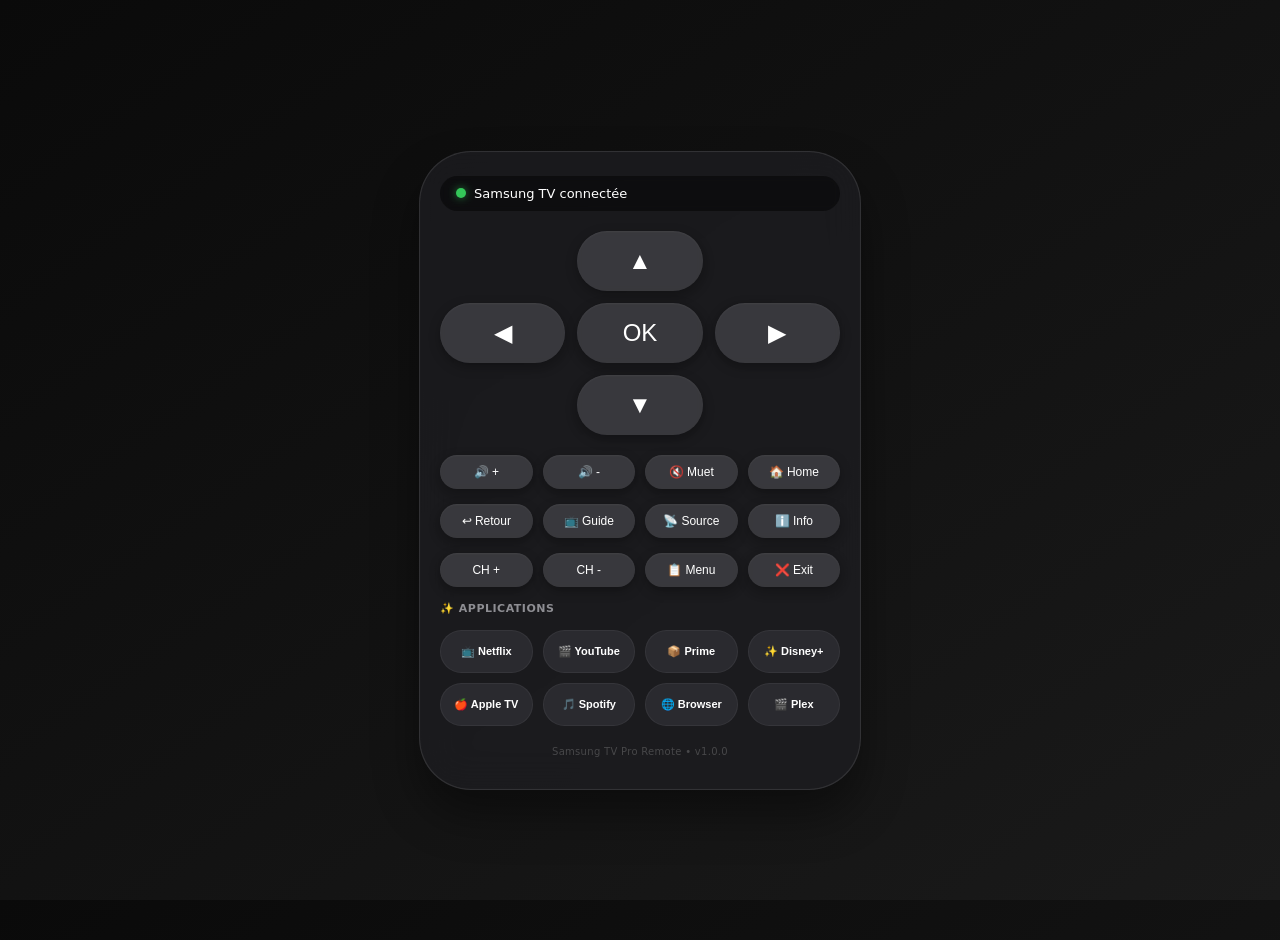
==== frontend/index.html @ 93fb150c "feat: structure professionnelle du projet Samsung TV Remote" ====
<!DOCTYPE html>
<html lang="fr">
<head>
    <meta charset="UTF-8">
    <meta name="viewport" content="width=device-width, initial-scale=1.0, user-scalable=no, viewport-fit=cover">
    <meta name="theme-color" content="#000000">
    <title>Samsung TV Remote Pro</title>
    <link rel="stylesheet" href="css/style.css">
</head>
<body>

<div class="remote">
    <!-- Status Bar -->
    <div class="status">
        <div class="tv-info">
            <div class="led"></div>
            <span>Samsung TV connectée</span>
        </div>
    </div>

    <!-- Navigation D-Pad -->
    <div class="dpad">
        <div></div>
        <button class="btn" data-key="KEY_UP" title="Naviguer vers le haut">▲</button>
        <div></div>
        <button class="btn" data-key="KEY_LEFT" title="Naviguer vers la gauche">◀</button>
        <button class="btn" data-key="KEY_ENTER" title="Valider la sélection">OK</button>
        <button class="btn" data-key="KEY_RIGHT" title="Naviguer vers la droite">▶</button>
        <div></div>
        <button class="btn" data-key="KEY_DOWN" title="Naviguer vers le bas">▼</button>
        <div></div>
    </div>

    <!-- Control Row 1: Volume & Navigation -->
    <div class="row">
        <button class="btn btn-sm" data-key="KEY_VOLUP" title="Augmenter le volume">🔊 +</button>
        <button class="btn btn-sm" data-key="KEY_VOLDOWN" title="Diminuer le volume">🔊 -</button>
        <button class="btn btn-sm" data-key="KEY_MUTE" title="Couper le son">🔇 Muet</button>
        <button class="btn btn-sm" data-key="KEY_HOME" title="Aller à l'accueil">🏠 Home</button>
    </div>

    <!-- Control Row 2: Menu & Info -->
    <div class="row">
        <button class="btn btn-sm" data-key="KEY_RETURN" title="Retour arrière">↩ Retour</button>
        <button class="btn btn-sm" data-key="KEY_GUIDE" title="Guide EPG">📺 Guide</button>
        <button class="btn btn-sm" data-key="KEY_SOURCE" title="Sélecteur de source">📡 Source</button>
        <button class="btn btn-sm" data-key="KEY_INFO" title="Informations">ℹ️ Info</button>
    </div>

    <!-- Chaînes -->
    <div class="row">
        <button class="btn btn-sm" data-key="KEY_CHUP" title="Chaîne suivante">CH +</button>
        <button class="btn btn-sm" data-key="KEY_CHDOWN" title="Chaîne précédente">CH -</button>
        <button class="btn btn-sm" data-key="KEY_MENU" title="Afficher le menu">📋 Menu</button>
        <button class="btn btn-sm" data-key="KEY_EXIT" title="Quitter l'application">❌ Exit</button>
    </div>

    <!-- Applications Section -->
    <h3>✨ APPLICATIONS</h3>
    <div class="apps-grid">
        <button class="app-btn" data-app="NETFLIX" title="Lancer Netflix">📺 Netflix</button>
        <button class="app-btn" data-app="YOUTUBE" title="Lancer YouTube">🎬 YouTube</button>
        <button class="app-btn" data-app="PRIME_VIDEO" title="Lancer Prime Video">📦 Prime</button>
        <button class="app-btn" data-app="DISNEY_PLUS" title="Lancer Disney+">✨ Disney+</button>
        <button class="app-btn" data-app="APPLE_TV" title="Lancer Apple TV">🍎 Apple TV</button>
        <button class="app-btn" data-app="SPOTIFY" title="Lancer Spotify">🎵 Spotify</button>
        <button class="app-btn" data-app="BROWSER" title="Ouvrir le navigateur">🌐 Browser</button>
        <button class="app-btn" data-app="PLEX" title="Lancer Plex">🎬 Plex</button>
    </div>

    <!-- Footer -->
    <div class="footer">
        Samsung TV Pro Remote • v1.0.0
    </div>
</div>

<!-- Scripts -->
<script src="js/app.js"></script>

</body>
</html>
---- frontend/css/style.css ----
/* Samsung TV Remote Pro - Styles */

* {
    user-select: none;
    -webkit-tap-highlight-color: transparent;
}

html, body {
    margin: 0;
    padding: 0;
    height: 100%;
}

body {
    min-height: 100vh;
    background: linear-gradient(145deg, #0a0a0a 0%, #1a1a1a 100%);
    font-family: -apple-system, 'SF Pro Display', system-ui, Helvetica, Arial, sans-serif;
    display: flex;
    justify-content: center;
    align-items: center;
    padding: 20px;
}

/* Remote Container */
.remote {
    max-width: 400px;
    width: 100%;
    background: rgba(30, 30, 35, 0.7);
    backdrop-filter: blur(20px);
    border-radius: 52px;
    padding: 24px 20px 32px;
    box-shadow: 0 25px 45px rgba(0, 0, 0, 0.4),
                0 0 1px rgba(255, 255, 255, 0.1) inset;
    border: 1px solid rgba(255, 255, 255, 0.1);
}

/* Status Bar */
.status {
    background: rgba(0, 0, 0, 0.5);
    border-radius: 30px;
    padding: 10px 16px;
    margin-bottom: 20px;
    display: flex;
    justify-content: space-between;
    align-items: center;
    font-size: 13px;
    font-weight: 500;
    backdrop-filter: blur(5px);
}

.tv-info {
    display: flex;
    align-items: center;
    gap: 8px;
    color: #fff;
}

.led {
    width: 10px;
    height: 10px;
    border-radius: 50%;
    background: #34c759;
    box-shadow: 0 0 8px rgba(52, 199, 89, 0.6);
    animation: pulse 2s infinite;
}

@keyframes pulse {
    0%, 100% { opacity: 1; }
    50% { opacity: 0.5; }
}

/* D-Pad Navigation */
.dpad {
    display: grid;
    grid-template-columns: repeat(3, 1fr);
    gap: 12px;
    margin-bottom: 20px;
}

/* Buttons */
.btn {
    background: rgba(60, 60, 65, 0.9);
    border: none;
    color: white;
    font-size: 24px;
    padding: 16px;
    border-radius: 60px;
    cursor: pointer;
    transition: all 0.05s linear;
    backdrop-filter: blur(5px);
    box-shadow: 0 4px 12px rgba(0, 0, 0, 0.3),
                0 1px 2px rgba(255, 255, 255, 0.05) inset;
    font-weight: 500;
    outline: none;
}

.btn:active {
    transform: scale(0.94);
    background: rgba(58, 110, 165, 0.9);
    box-shadow: 0 2px 8px rgba(0, 0, 0, 0.4),
                0 0 0 3px rgba(58, 110, 165, 0.3);
}

.btn:hover {
    background: rgba(70, 70, 75, 0.95);
}

.btn-sm {
    font-size: 12px;
    padding: 10px;
    border-radius: 50px;
}

/* Grid Layouts */
.row {
    display: grid;
    grid-template-columns: repeat(4, 1fr);
    gap: 10px;
    margin-bottom: 15px;
}

.apps-grid {
    display: grid;
    grid-template-columns: repeat(4, 1fr);
    gap: 10px;
    margin: 15px 0;
}

/* App Buttons */
.app-btn {
    background: rgba(45, 45, 50, 0.9);
    border: 1px solid rgba(255, 255, 255, 0.05);
    color: #fff;
    font-size: 11px;
    font-weight: 600;
    padding: 14px 8px;
    border-radius: 40px;
    cursor: pointer;
    transition: all 0.05s linear;
    text-align: center;
}

.app-btn:active {
    transform: scale(0.92);
    background: rgba(58, 110, 165, 0.95);
}

.app-btn:hover {
    background: rgba(55, 55, 60, 0.95);
    border-color: rgba(255, 255, 255, 0.1);
}

/* Typography */
h3 {
    color: #8e8e93;
    font-size: 11px;
    letter-spacing: 0.5px;
    margin: 15px 0 8px 0;
    font-weight: 600;
    text-transform: uppercase;
}

/* Footer */
.footer {
    text-align: center;
    margin-top: 20px;
    color: #48484a;
    font-size: 10px;
    font-weight: 500;
    letter-spacing: 0.3px;
}

/* Responsive Design */
@media (max-width: 480px) {
    .remote {
        max-width: 100%;
        border-radius: 40px;
        padding: 20px 16px 24px;
    }

    .btn {
        font-size: 20px;
        padding: 14px;
    }

    .btn-sm {
        font-size: 11px;
        padding: 9px;
    }

    .app-btn {
        font-size: 10px;
        padding: 12px 6px;
    }
}

/* Loading State */
.loading {
    opacity: 0.5;
    pointer-events: none;
}

/* Error State */
.error {
    background: rgba(255, 59, 48, 0.1);
    border-color: rgba(255, 59, 48, 0.3);
    color: #ff3b30;
}

/* Success Animation */
@keyframes success {
    0% { transform: scale(1); }
    50% { transform: scale(1.1); }
    100% { transform: scale(1); }
}

.btn:active::after {
    content: '';
    position: absolute;
    width: 100%;
    height: 100%;
    border-radius: 60px;
    box-shadow: 0 0 0 10px rgba(58, 110, 165, 0.2);
    animation: ripple 0.6s;
}

@keyframes ripple {
    0% {
        box-shadow: 0 0 0 0 rgba(58, 110, 165, 0.4);
    }
    100% {
        box-shadow: 0 0 0 20px rgba(58, 110, 165, 0);
    }
}
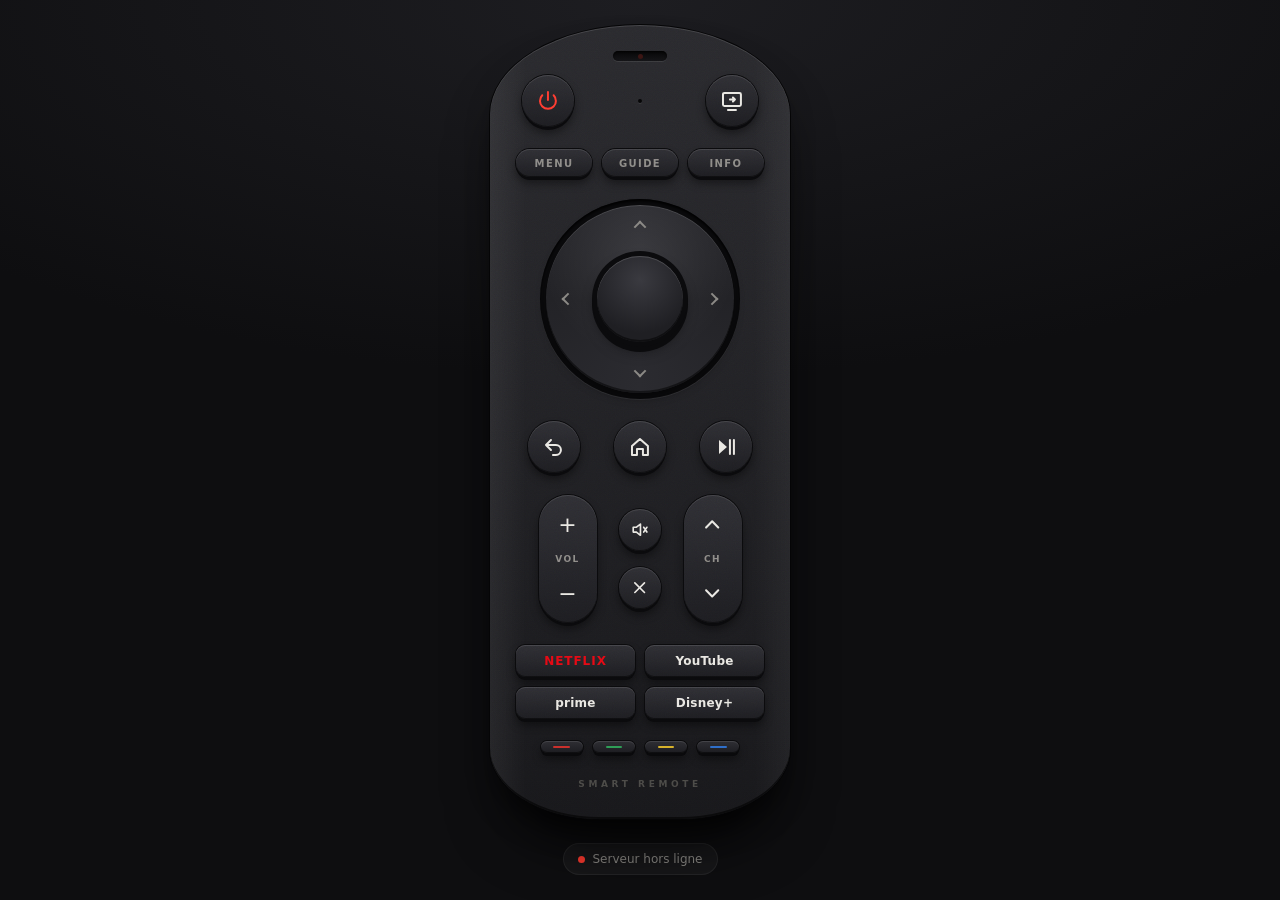
==== commit 14d93904: "fix: connexion TV fiable, refonte design réaliste et déploiement Docker Corrections - Attendre ms.ch" ====
--- a/frontend/index.html
+++ b/frontend/index.html
@@ -1,81 +1,119 @@
 <!DOCTYPE html>
 <html lang="fr">
 <head>
-    <meta charset="UTF-8">
-    <meta name="viewport" content="width=device-width, initial-scale=1.0, user-scalable=no, viewport-fit=cover">
-    <meta name="theme-color" content="#000000">
-    <title>Samsung TV Remote Pro</title>
-    <link rel="stylesheet" href="css/style.css">
+  <meta charset="UTF-8">
+  <meta name="viewport" content="width=device-width, initial-scale=1, maximum-scale=1, user-scalable=no, viewport-fit=cover">
+  <meta name="theme-color" content="#0e0e10">
+  <meta name="apple-mobile-web-app-capable" content="yes">
+  <meta name="mobile-web-app-capable" content="yes">
+  <meta name="apple-mobile-web-app-status-bar-style" content="black-translucent">
+  <meta name="apple-mobile-web-app-title" content="Remote">
+  <title>TV Remote</title>
+  <link rel="stylesheet" href="css/style.css">
 </head>
 <body>
 
-<div class="remote">
-    <!-- Status Bar -->
-    <div class="status">
-        <div class="tv-info">
-            <div class="led"></div>
-            <span>Samsung TV connectée</span>
-        </div>
+<main class="remote" aria-label="Télécommande TV">
+
+  <!-- Tête : LED, power, source -->
+  <div class="head">
+    <span class="ir" aria-hidden="true"><span class="led" id="led"></span></span>
+    <div class="head-row">
+      <button class="key round power" data-key="KEY_POWER" aria-label="Marche / arrêt">
+        <svg viewBox="0 0 24 24"><path d="M12 3v8M6.3 6.3a8 8 0 1 0 11.4 0"/></svg>
+      </button>
+      <span class="mic" aria-hidden="true"></span>
+      <button class="key round" data-key="KEY_SOURCE" aria-label="Source">
+        <svg viewBox="0 0 24 24"><rect x="3" y="4" width="18" height="13" rx="1.5"/><path d="M8 21h8M10 10.5h5m-2-2l2 2-2 2"/></svg>
+      </button>
+    </div>
+  </div>
+
+  <!-- Raccourcis -->
+  <div class="row trio">
+    <button class="key pill" data-key="KEY_MENU">MENU</button>
+    <button class="key pill" data-key="KEY_GUIDE">GUIDE</button>
+    <button class="key pill" data-key="KEY_INFO">INFO</button>
+  </div>
+
+  <!-- Anneau directionnel -->
+  <div class="dpad">
+    <div class="ring">
+      <button class="arc up" data-key="KEY_UP" data-repeat aria-label="Haut"><i></i></button>
+      <button class="arc right" data-key="KEY_RIGHT" data-repeat aria-label="Droite"><i></i></button>
+      <button class="arc down" data-key="KEY_DOWN" data-repeat aria-label="Bas"><i></i></button>
+      <button class="arc left" data-key="KEY_LEFT" data-repeat aria-label="Gauche"><i></i></button>
+    </div>
+    <button class="ok" data-key="KEY_ENTER" aria-label="OK"></button>
+  </div>
+
+  <!-- Retour / Accueil / Lecture -->
+  <div class="row trio">
+    <button class="key round" data-key="KEY_RETURN" aria-label="Retour">
+      <svg viewBox="0 0 24 24"><path d="M9 5L4 10l5 5M4 10h10a5 5 0 0 1 0 10h-3"/></svg>
+    </button>
+    <button class="key round home" data-key="KEY_HOME" aria-label="Accueil">
+      <svg viewBox="0 0 24 24"><path d="M4 11l8-7 8 7v9h-5v-6H9v6H4z"/></svg>
+    </button>
+    <button class="key round" data-key="KEY_PLAY" aria-label="Lecture / pause">
+      <svg viewBox="0 0 24 24"><path d="M5 5l8 7-8 7z" class="fill"/><path d="M16 5v14M20 5v14"/></svg>
+    </button>
+  </div>
+
+  <!-- Basculeurs VOL / CH -->
+  <div class="rockers">
+    <div class="rocker">
+      <button data-key="KEY_VOLUP" data-repeat aria-label="Volume +">+</button>
+      <span>VOL</span>
+      <button data-key="KEY_VOLDOWN" data-repeat aria-label="Volume -">−</button>
     </div>
 
-    <!-- Navigation D-Pad -->
-    <div class="dpad">
-        <div></div>
-        <button class="btn" data-key="KEY_UP" title="Naviguer vers le haut">▲</button>
-        <div></div>
-        <button class="btn" data-key="KEY_LEFT" title="Naviguer vers la gauche">◀</button>
-        <button class="btn" data-key="KEY_ENTER" title="Valider la sélection">OK</button>
-        <button class="btn" data-key="KEY_RIGHT" title="Naviguer vers la droite">▶</button>
-        <div></div>
-        <button class="btn" data-key="KEY_DOWN" title="Naviguer vers le bas">▼</button>
-        <div></div>
+    <div class="mid">
+      <button class="key round sm" data-key="KEY_MUTE" aria-label="Muet">
+        <svg viewBox="0 0 24 24"><path d="M4 9h4l5-4v14l-5-4H4z"/><path d="M17 9l4 6m0-6l-4 6"/></svg>
+      </button>
+      <button class="key round sm" data-key="KEY_EXIT" aria-label="Quitter">
+        <svg viewBox="0 0 24 24"><path d="M6 6l12 12M18 6L6 18"/></svg>
+      </button>
     </div>
 
-    <!-- Control Row 1: Volume & Navigation -->
-    <div class="row">
-        <button class="btn btn-sm" data-key="KEY_VOLUP" title="Augmenter le volume">🔊 +</button>
-        <button class="btn btn-sm" data-key="KEY_VOLDOWN" title="Diminuer le volume">🔊 -</button>
-        <button class="btn btn-sm" data-key="KEY_MUTE" title="Couper le son">🔇 Muet</button>
-        <button class="btn btn-sm" data-key="KEY_HOME" title="Aller à l'accueil">🏠 Home</button>
+    <div class="rocker">
+      <button data-key="KEY_CHUP" data-repeat aria-label="Chaîne +">
+        <svg viewBox="0 0 24 24"><path d="M6 15l6-6 6 6"/></svg>
+      </button>
+      <span>CH</span>
+      <button data-key="KEY_CHDOWN" data-repeat aria-label="Chaîne -">
+        <svg viewBox="0 0 24 24"><path d="M6 9l6 6 6-6"/></svg>
+      </button>
     </div>
+  </div>
 
-    <!-- Control Row 2: Menu & Info -->
-    <div class="row">
-        <button class="btn btn-sm" data-key="KEY_RETURN" title="Retour arrière">↩ Retour</button>
-        <button class="btn btn-sm" data-key="KEY_GUIDE" title="Guide EPG">📺 Guide</button>
-        <button class="btn btn-sm" data-key="KEY_SOURCE" title="Sélecteur de source">📡 Source</button>
-        <button class="btn btn-sm" data-key="KEY_INFO" title="Informations">ℹ️ Info</button>
-    </div>
+  <!-- Touches d'applications -->
+  <div class="apps">
+    <button class="app" data-app="NETFLIX">NETFLIX</button>
+    <button class="app" data-app="YOUTUBE">YouTube</button>
+    <button class="app" data-app="PRIME_VIDEO">prime</button>
+    <button class="app" data-app="DISNEY_PLUS">Disney+</button>
+  </div>
 
-    <!-- Chaînes -->
-    <div class="row">
-        <button class="btn btn-sm" data-key="KEY_CHUP" title="Chaîne suivante">CH +</button>
-        <button class="btn btn-sm" data-key="KEY_CHDOWN" title="Chaîne précédente">CH -</button>
-        <button class="btn btn-sm" data-key="KEY_MENU" title="Afficher le menu">📋 Menu</button>
-        <button class="btn btn-sm" data-key="KEY_EXIT" title="Quitter l'application">❌ Exit</button>
-    </div>
+  <!-- Touches couleur -->
+  <div class="colors">
+    <button data-key="KEY_RED" class="c-red" aria-label="Rouge"></button>
+    <button data-key="KEY_GREEN" class="c-green" aria-label="Vert"></button>
+    <button data-key="KEY_YELLOW" class="c-yellow" aria-label="Jaune"></button>
+    <button data-key="KEY_CYAN" class="c-blue" aria-label="Bleu"></button>
+  </div>
 
-    <!-- Applications Section -->
-    <h3>✨ APPLICATIONS</h3>
-    <div class="apps-grid">
-        <button class="app-btn" data-app="NETFLIX" title="Lancer Netflix">📺 Netflix</button>
-        <button class="app-btn" data-app="YOUTUBE" title="Lancer YouTube">🎬 YouTube</button>
-        <button class="app-btn" data-app="PRIME_VIDEO" title="Lancer Prime Video">📦 Prime</button>
-        <button class="app-btn" data-app="DISNEY_PLUS" title="Lancer Disney+">✨ Disney+</button>
-        <button class="app-btn" data-app="APPLE_TV" title="Lancer Apple TV">🍎 Apple TV</button>
-        <button class="app-btn" data-app="SPOTIFY" title="Lancer Spotify">🎵 Spotify</button>
-        <button class="app-btn" data-app="BROWSER" title="Ouvrir le navigateur">🌐 Browser</button>
-        <button class="app-btn" data-app="PLEX" title="Lancer Plex">🎬 Plex</button>
-    </div>
+  <div class="brand">SMART REMOTE</div>
+</main>
 
-    <!-- Footer -->
-    <div class="footer">
-        Samsung TV Pro Remote • v1.0.0
-    </div>
-</div>
+<!-- Statut -->
+<button class="status" id="status" aria-live="polite">
+  <span class="dot"></span><span class="label">Recherche de la TV…</span>
+</button>
 
-<!-- Scripts -->
+<div class="toast" id="toast" role="alert"></div>
+
 <script src="js/app.js"></script>
-
 </body>
 </html>
--- a/frontend/css/style.css
+++ b/frontend/css/style.css
@@ -1,234 +1,299 @@
-/* Samsung TV Remote Pro - Styles */
-
-* {
-    user-select: none;
-    -webkit-tap-highlight-color: transparent;
-}
-
-html, body {
-    margin: 0;
-    padding: 0;
-    height: 100%;
-}
+/* ===========================================================
+   TV Remote — design « objet réel »
+   2 couleurs calmes (graphite, blanc cassé) + 1 accent (rouge LED/power)
+   =========================================================== */
+
+:root {
+  --bg: #0e0e10;
+  --body-1: #2a2a2e;
+  --body-2: #18181b;
+  --key-1: #2f2f34;
+  --key-2: #1d1d21;
+  --ink: #e9e7e2;          /* blanc cassé des sérigraphies */
+  --ink-dim: #8c8a86;
+  --accent: #ff3b30;       /* seule couleur vive */
+  --u: min(1px, calc((100vw - 32px) / 300)); /* unité qui rétrécit sur petits écrans */
+}
+
+* { box-sizing: border-box; -webkit-tap-highlight-color: transparent; user-select: none; -webkit-user-select: none; -webkit-touch-callout: none; }
+
+html, body { margin: 0; height: 100%; }
 
 body {
-    min-height: 100vh;
-    background: linear-gradient(145deg, #0a0a0a 0%, #1a1a1a 100%);
-    font-family: -apple-system, 'SF Pro Display', system-ui, Helvetica, Arial, sans-serif;
-    display: flex;
-    justify-content: center;
-    align-items: center;
-    padding: 20px;
-}
-
-/* Remote Container */
+  min-height: 100dvh;
+  background:
+    radial-gradient(120% 70% at 50% 0%, #1d1d21 0%, var(--bg) 60%),
+    var(--bg);
+  color: var(--ink);
+  font-family: -apple-system, "SF Pro Text", "Inter", system-ui, sans-serif;
+  display: flex;
+  flex-direction: column;
+  align-items: center;
+  justify-content: center;
+  gap: 18px;
+  padding: calc(env(safe-area-inset-top) + 16px) 16px calc(env(safe-area-inset-bottom) + 16px);
+  overscroll-behavior: none;
+  touch-action: manipulation;
+}
+
+button { font: inherit; color: inherit; border: 0; padding: 0; background: none; cursor: pointer; outline: none; }
+svg { width: 46%; height: 46%; fill: none; stroke: currentColor; stroke-width: 2; stroke-linecap: round; stroke-linejoin: round; }
+svg .fill { fill: currentColor; stroke: none; }
+
+/* ---------- Corps de la télécommande ---------- */
 .remote {
-    max-width: 400px;
-    width: 100%;
-    background: rgba(30, 30, 35, 0.7);
-    backdrop-filter: blur(20px);
-    border-radius: 52px;
-    padding: 24px 20px 32px;
-    box-shadow: 0 25px 45px rgba(0, 0, 0, 0.4),
-                0 0 1px rgba(255, 255, 255, 0.1) inset;
-    border: 1px solid rgba(255, 255, 255, 0.1);
-}
-
-/* Status Bar */
+  position: relative;
+  width: calc(300 * var(--u));
+  padding: calc(26 * var(--u)) calc(26 * var(--u)) calc(30 * var(--u));
+  border-radius: calc(150 * var(--u)) calc(150 * var(--u)) calc(110 * var(--u)) calc(110 * var(--u)) / calc(90 * var(--u)) calc(90 * var(--u)) calc(70 * var(--u)) calc(70 * var(--u));
+  background:
+    linear-gradient(90deg, rgba(255,255,255,.05), transparent 12%, transparent 88%, rgba(255,255,255,.04)),
+    linear-gradient(180deg, var(--body-1), var(--body-2));
+  box-shadow:
+    0 1px 0 rgba(255,255,255,.12) inset,
+    0 -2px 0 rgba(0,0,0,.6) inset,
+    0 0 0 1px #050506,
+    0 40px 60px -20px rgba(0,0,0,.8),
+    0 18px 30px -10px rgba(0,0,0,.6);
+  display: flex;
+  flex-direction: column;
+  align-items: center;
+  gap: calc(22 * var(--u));
+}
+
+/* Grain mat */
+.remote::before {
+  content: "";
+  position: absolute;
+  inset: 0;
+  border-radius: inherit;
+  pointer-events: none;
+  opacity: .35;
+  mix-blend-mode: overlay;
+  background-image: url("data:image/svg+xml,%3Csvg xmlns='http://www.w3.org/2000/svg' width='120' height='120'%3E%3Cfilter id='n'%3E%3CfeTurbulence type='fractalNoise' baseFrequency='.9' numOctaves='2' stitchTiles='stitch'/%3E%3C/filter%3E%3Crect width='100%25' height='100%25' filter='url(%23n)' opacity='.5'/%3E%3C/svg%3E");
+}
+
+/* ---------- Tête ---------- */
+.head { width: 100%; display: flex; flex-direction: column; align-items: center; gap: calc(14 * var(--u)); }
+
+.ir {
+  width: calc(54 * var(--u));
+  height: calc(10 * var(--u));
+  border-radius: 99px;
+  background: linear-gradient(180deg, #050506, #141417);
+  box-shadow: 0 1px 0 rgba(255,255,255,.08), 0 1px 2px rgba(0,0,0,.8) inset;
+  display: grid;
+  place-items: center;
+}
+.led {
+  width: calc(5 * var(--u));
+  height: calc(5 * var(--u));
+  border-radius: 50%;
+  background: #3a1513;
+  transition: background .08s, box-shadow .08s;
+}
+.led.flash { background: var(--accent); box-shadow: 0 0 6px 2px rgba(255,59,48,.7); }
+.led.err { background: #ff9f0a; box-shadow: 0 0 6px 2px rgba(255,159,10,.6); }
+
+.head-row { width: 100%; display: flex; align-items: center; justify-content: space-between; padding: 0 calc(6 * var(--u)); }
+.mic { width: calc(4 * var(--u)); height: calc(4 * var(--u)); border-radius: 50%; background: #050506; box-shadow: 0 1px 0 rgba(255,255,255,.08); }
+
+/* ---------- Touches génériques ---------- */
+.key, .rocker, .ok, .app, .colors button {
+  background: linear-gradient(180deg, var(--key-1), var(--key-2));
+  box-shadow:
+    0 1px 0 rgba(255,255,255,.10) inset,
+    0 -1px 0 rgba(0,0,0,.5) inset,
+    0 0 0 1px #0a0a0c,
+    0 3px 0 #0a0a0c,
+    0 6px 10px rgba(0,0,0,.45);
+  transition: transform .06s ease, box-shadow .06s ease, filter .06s;
+}
+.key { display: grid; place-items: center; color: var(--ink); }
+.key.round { width: calc(52 * var(--u)); height: calc(52 * var(--u)); border-radius: 50%; }
+.key.round.sm { width: calc(42 * var(--u)); height: calc(42 * var(--u)); }
+.key.pill {
+  height: calc(28 * var(--u));
+  border-radius: 99px;
+  font-size: calc(10 * var(--u));
+  font-weight: 700;
+  letter-spacing: .14em;
+  color: var(--ink-dim);
+}
+.key.power { color: var(--accent); }
+
+.is-down {
+  transform: translateY(calc(3 * var(--u)));
+  filter: brightness(.9);
+  box-shadow:
+    0 1px 0 rgba(255,255,255,.06) inset,
+    0 2px 4px rgba(0,0,0,.6) inset,
+    0 0 0 1px #0a0a0c,
+    0 0 0 #0a0a0c,
+    0 2px 4px rgba(0,0,0,.4) !important;
+}
+
+.row { width: 100%; display: grid; align-items: center; justify-items: center; }
+.row.trio { grid-template-columns: repeat(3, 1fr); gap: calc(10 * var(--u)); }
+.row.trio .pill { width: 100%; }
+
+/* ---------- Anneau directionnel ---------- */
+.dpad {
+  position: relative;
+  width: calc(200 * var(--u));
+  height: calc(200 * var(--u));
+  border-radius: 50%;
+  /* creux dans lequel l'anneau est posé */
+  background: #0b0b0d;
+  box-shadow: 0 2px 3px rgba(0,0,0,.9) inset, 0 1px 0 rgba(255,255,255,.08);
+  padding: calc(6 * var(--u));
+}
+.ring {
+  position: relative;
+  width: 100%;
+  height: 100%;
+  border-radius: 50%;
+  overflow: hidden;
+  background:
+    radial-gradient(circle at 50% 30%, rgba(255,255,255,.08), transparent 60%),
+    conic-gradient(from 0deg, #2b2b30, #232327, #2b2b30, #232327, #2b2b30);
+  box-shadow: 0 1px 0 rgba(255,255,255,.12) inset, 0 -2px 0 rgba(0,0,0,.5) inset, 0 4px 10px rgba(0,0,0,.5);
+}
+/* 4 quarts de l'anneau (le débordement est coupé par .ring) */
+.arc {
+  position: absolute;
+  left: 50%;
+  top: 50%;
+  width: 50%;
+  height: 50%;
+  transform-origin: 0 0;   /* carré = quart de disque, tourné pour viser sa direction */
+}
+.arc.up    { transform: rotate(-135deg); }
+.arc.right { transform: rotate(-45deg); }
+.arc.down  { transform: rotate(45deg); }
+.arc.left  { transform: rotate(135deg); }
+.arc.is-down { background: radial-gradient(circle at 0 0, transparent 40%, rgba(0,0,0,.35) 75%); }
+/* petits chevrons sérigraphiés */
+.arc i {
+  position: absolute;
+  left: 54%;
+  top: 54%;
+  width: calc(9 * var(--u));
+  height: calc(9 * var(--u));
+  border-top: 2px solid var(--ink-dim);
+  border-right: 2px solid var(--ink-dim);
+  transform: translate(-50%, -50%) rotate(90deg);
+}
+
+.ok {
+  position: absolute;
+  left: 50%;
+  top: 50%;
+  width: calc(86 * var(--u));
+  height: calc(86 * var(--u));
+  margin: calc(-43 * var(--u)) 0 0 calc(-43 * var(--u));
+  border-radius: 50%;
+  background: radial-gradient(circle at 50% 28%, #3a3a40, #1f1f23 70%);
+  box-shadow:
+    0 0 0 calc(5 * var(--u)) #0b0b0d,
+    0 1px 0 rgba(255,255,255,.14) inset,
+    0 -2px 0 rgba(0,0,0,.5) inset,
+    0 calc(5 * var(--u)) 0 calc(5 * var(--u)) #0b0b0d,
+    0 8px 14px rgba(0,0,0,.6);
+}
+.ok.is-down {
+  transform: translateY(calc(2 * var(--u)));
+  box-shadow: 0 0 0 calc(5 * var(--u)) #0b0b0d, 0 2px 5px rgba(0,0,0,.7) inset !important;
+}
+
+/* ---------- Basculeurs VOL / CH ---------- */
+.rockers { width: 100%; display: grid; grid-template-columns: 1fr auto 1fr; align-items: center; justify-items: center; }
+.rocker {
+  width: calc(58 * var(--u));
+  height: calc(128 * var(--u));
+  border-radius: 99px;
+  display: flex;
+  flex-direction: column;
+  align-items: center;
+  overflow: hidden;
+}
+.rocker button {
+  flex: 1;
+  width: 100%;
+  display: grid;
+  place-items: center;
+  font-size: calc(22 * var(--u));
+  font-weight: 300;
+  color: var(--ink);
+}
+.rocker button svg { width: 42%; height: 42%; }
+.rocker span { font-size: calc(9 * var(--u)); font-weight: 700; letter-spacing: .16em; color: var(--ink-dim); }
+.rocker button.is-down { background: rgba(0,0,0,.25); }
+.rocker.tilt-up { transform: perspective(300px) rotateX(8deg); }
+.rocker.tilt-down { transform: perspective(300px) rotateX(-8deg); }
+.mid { display: flex; flex-direction: column; gap: calc(16 * var(--u)); }
+
+/* ---------- Apps ---------- */
+.apps { width: 100%; display: grid; grid-template-columns: repeat(2, 1fr); gap: calc(10 * var(--u)); }
+.app {
+  height: calc(32 * var(--u));
+  border-radius: calc(9 * var(--u));
+  font-size: calc(12 * var(--u));
+  font-weight: 700;
+  letter-spacing: .02em;
+  color: var(--ink);
+}
+.app[data-app="NETFLIX"] { color: #e50914; letter-spacing: .08em; font-weight: 800; }
+
+/* ---------- Touches couleur ---------- */
+.colors { width: 80%; display: grid; grid-template-columns: repeat(4, 1fr); gap: calc(10 * var(--u)); }
+.colors button { height: calc(12 * var(--u)); border-radius: 99px; position: relative; }
+.colors button::after { content: ""; position: absolute; left: 30%; right: 30%; top: 40%; height: 20%; border-radius: 99px; }
+.c-red::after { background: #c9302c; }
+.c-green::after { background: #2f9e57; }
+.c-yellow::after { background: #d7b22b; }
+.c-blue::after { background: #2f6fc9; }
+
+.brand { font-size: calc(9 * var(--u)); letter-spacing: .4em; color: #4a4946; font-weight: 700; margin-top: calc(4 * var(--u)); }
+
+/* ---------- Statut / toast ---------- */
 .status {
-    background: rgba(0, 0, 0, 0.5);
-    border-radius: 30px;
-    padding: 10px 16px;
-    margin-bottom: 20px;
-    display: flex;
-    justify-content: space-between;
-    align-items: center;
-    font-size: 13px;
-    font-weight: 500;
-    backdrop-filter: blur(5px);
-}
-
-.tv-info {
-    display: flex;
-    align-items: center;
-    gap: 8px;
-    color: #fff;
-}
-
-.led {
-    width: 10px;
-    height: 10px;
-    border-radius: 50%;
-    background: #34c759;
-    box-shadow: 0 0 8px rgba(52, 199, 89, 0.6);
-    animation: pulse 2s infinite;
-}
-
-@keyframes pulse {
-    0%, 100% { opacity: 1; }
-    50% { opacity: 0.5; }
-}
-
-/* D-Pad Navigation */
-.dpad {
-    display: grid;
-    grid-template-columns: repeat(3, 1fr);
-    gap: 12px;
-    margin-bottom: 20px;
-}
-
-/* Buttons */
-.btn {
-    background: rgba(60, 60, 65, 0.9);
-    border: none;
-    color: white;
-    font-size: 24px;
-    padding: 16px;
-    border-radius: 60px;
-    cursor: pointer;
-    transition: all 0.05s linear;
-    backdrop-filter: blur(5px);
-    box-shadow: 0 4px 12px rgba(0, 0, 0, 0.3),
-                0 1px 2px rgba(255, 255, 255, 0.05) inset;
-    font-weight: 500;
-    outline: none;
-}
-
-.btn:active {
-    transform: scale(0.94);
-    background: rgba(58, 110, 165, 0.9);
-    box-shadow: 0 2px 8px rgba(0, 0, 0, 0.4),
-                0 0 0 3px rgba(58, 110, 165, 0.3);
-}
-
-.btn:hover {
-    background: rgba(70, 70, 75, 0.95);
-}
-
-.btn-sm {
-    font-size: 12px;
-    padding: 10px;
-    border-radius: 50px;
-}
-
-/* Grid Layouts */
-.row {
-    display: grid;
-    grid-template-columns: repeat(4, 1fr);
-    gap: 10px;
-    margin-bottom: 15px;
-}
-
-.apps-grid {
-    display: grid;
-    grid-template-columns: repeat(4, 1fr);
-    gap: 10px;
-    margin: 15px 0;
-}
-
-/* App Buttons */
-.app-btn {
-    background: rgba(45, 45, 50, 0.9);
-    border: 1px solid rgba(255, 255, 255, 0.05);
-    color: #fff;
-    font-size: 11px;
-    font-weight: 600;
-    padding: 14px 8px;
-    border-radius: 40px;
-    cursor: pointer;
-    transition: all 0.05s linear;
-    text-align: center;
-}
-
-.app-btn:active {
-    transform: scale(0.92);
-    background: rgba(58, 110, 165, 0.95);
-}
-
-.app-btn:hover {
-    background: rgba(55, 55, 60, 0.95);
-    border-color: rgba(255, 255, 255, 0.1);
-}
-
-/* Typography */
-h3 {
-    color: #8e8e93;
-    font-size: 11px;
-    letter-spacing: 0.5px;
-    margin: 15px 0 8px 0;
-    font-weight: 600;
-    text-transform: uppercase;
-}
-
-/* Footer */
-.footer {
-    text-align: center;
-    margin-top: 20px;
-    color: #48484a;
-    font-size: 10px;
-    font-weight: 500;
-    letter-spacing: 0.3px;
-}
-
-/* Responsive Design */
-@media (max-width: 480px) {
-    .remote {
-        max-width: 100%;
-        border-radius: 40px;
-        padding: 20px 16px 24px;
-    }
-
-    .btn {
-        font-size: 20px;
-        padding: 14px;
-    }
-
-    .btn-sm {
-        font-size: 11px;
-        padding: 9px;
-    }
-
-    .app-btn {
-        font-size: 10px;
-        padding: 12px 6px;
-    }
-}
-
-/* Loading State */
-.loading {
-    opacity: 0.5;
-    pointer-events: none;
-}
-
-/* Error State */
-.error {
-    background: rgba(255, 59, 48, 0.1);
-    border-color: rgba(255, 59, 48, 0.3);
-    color: #ff3b30;
-}
-
-/* Success Animation */
-@keyframes success {
-    0% { transform: scale(1); }
-    50% { transform: scale(1.1); }
-    100% { transform: scale(1); }
-}
-
-.btn:active::after {
-    content: '';
-    position: absolute;
-    width: 100%;
-    height: 100%;
-    border-radius: 60px;
-    box-shadow: 0 0 0 10px rgba(58, 110, 165, 0.2);
-    animation: ripple 0.6s;
-}
-
-@keyframes ripple {
-    0% {
-        box-shadow: 0 0 0 0 rgba(58, 110, 165, 0.4);
-    }
-    100% {
-        box-shadow: 0 0 0 20px rgba(58, 110, 165, 0);
-    }
-}
+  display: inline-flex;
+  align-items: center;
+  gap: 8px;
+  padding: 8px 14px;
+  border-radius: 99px;
+  background: rgba(255,255,255,.04);
+  border: 1px solid rgba(255,255,255,.06);
+  font-size: 12px;
+  color: var(--ink-dim);
+}
+.status .dot { width: 7px; height: 7px; border-radius: 50%; background: #5a5955; }
+.status.is-ok .dot { background: #30d158; box-shadow: 0 0 6px #30d158; }
+.status.is-warn .dot { background: #ff9f0a; }
+.status.is-off .dot { background: var(--accent); }
+
+.toast {
+  position: fixed;
+  left: 50%;
+  bottom: calc(env(safe-area-inset-bottom) + 20px);
+  transform: translate(-50%, 20px);
+  max-width: min(90vw, 360px);
+  padding: 12px 16px;
+  border-radius: 14px;
+  background: rgba(30,30,34,.96);
+  border: 1px solid rgba(255,255,255,.08);
+  color: var(--ink);
+  font-size: 13px;
+  line-height: 1.35;
+  text-align: center;
+  opacity: 0;
+  pointer-events: none;
+  transition: opacity .2s, transform .2s;
+  backdrop-filter: blur(10px);
+  -webkit-backdrop-filter: blur(10px);
+}
+.toast.show { opacity: 1; transform: translate(-50%, 0); }
+
+@media (min-height: 860px) { body { gap: 24px; } }
+@media (prefers-reduced-motion: reduce) { * { transition: none !important; } }
